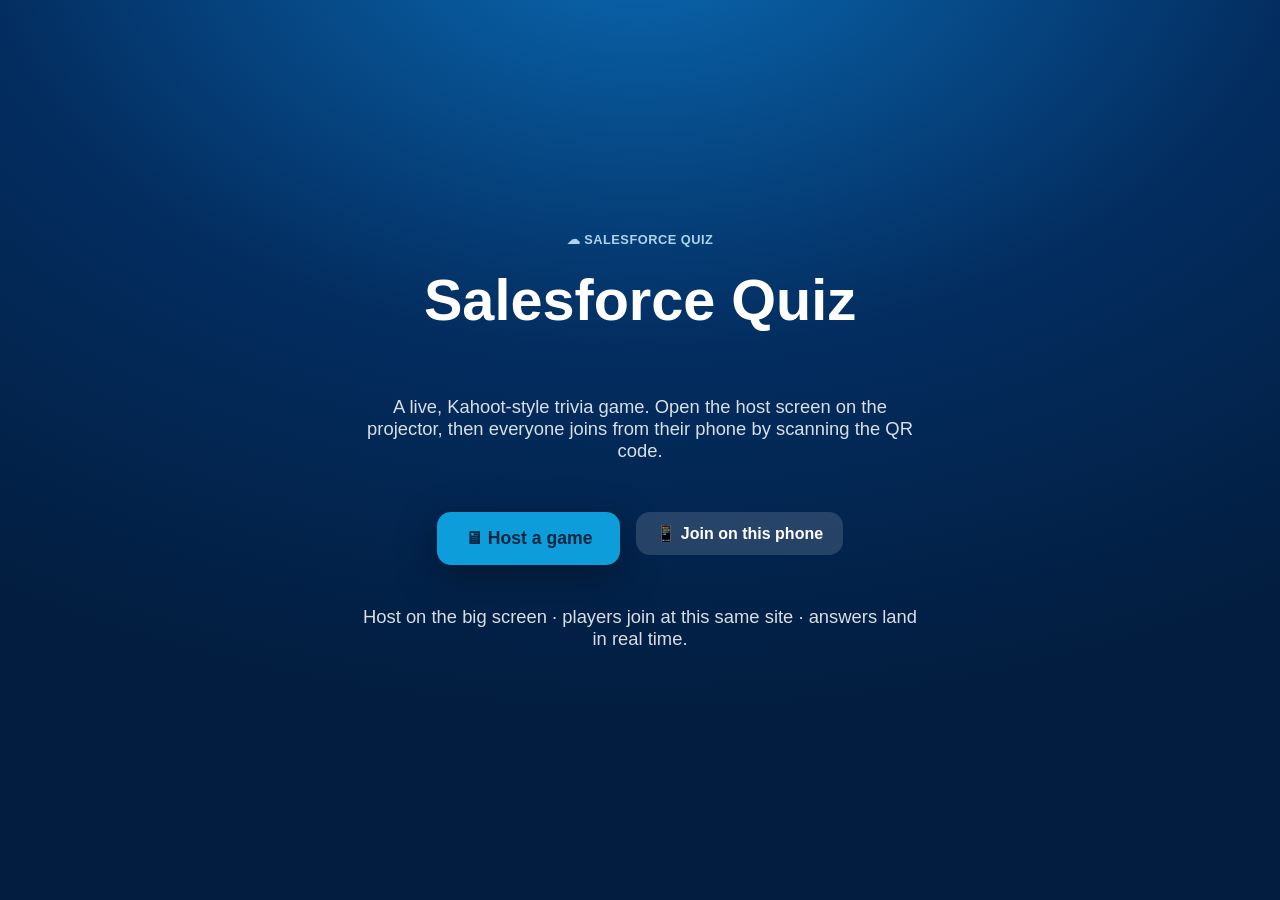
==== index.html @ fde550e2 "Salesforce Kahoot-style live quiz game Co-Authored-By: Claude Opus 4.8 (1M context) <noreply@anthrop" ====
<!DOCTYPE html>
<html lang="en">
  <head>
    <meta charset="UTF-8" />
    <meta name="viewport" content="width=device-width, initial-scale=1, viewport-fit=cover" />
    <title>Salesforce Quiz</title>
    <link rel="stylesheet" href="css/styles.css" />
  </head>
  <body>
    <div class="wrap landing">
      <span class="cloud-badge">☁ Salesforce Quiz</span>
      <h1>Salesforce Quiz</h1>
      <p>
        A live, Kahoot-style trivia game. Open the host screen on the projector,
        then everyone joins from their phone by scanning the QR code.
      </p>
      <div class="role-buttons">
        <a href="host.html"><button class="btn-primary">🖥 Host a game</button></a>
        <a href="play.html"><button class="btn-ghost">📱 Join on this phone</button></a>
      </div>
      <p class="tiny">
        Host on the big screen · players join at this same site · answers land in real time.
      </p>
    </div>
  </body>
</html>
---- css/styles.css ----
/* ===========================================================================
   Salesforce Quiz — shared styles
   =========================================================================== */

:root {
  --sf-blue: #0d9dda;
  --sf-navy: #032d60;
  --sf-navy-2: #01417f;
  --a: #e8402c; /* red    */
  --b: #1a73e8; /* blue   */
  --c: #f2b01e; /* yellow */
  --d: #2e844a; /* green  */
  --bg: #032d60;
  --panel: rgba(255, 255, 255, 0.08);
  --panel-solid: #ffffff;
  --text: #ffffff;
  --radius: 18px;
  --shadow: 0 12px 40px rgba(0, 0, 0, 0.35);
}

* {
  box-sizing: border-box;
}

html,
body {
  margin: 0;
  padding: 0;
  min-height: 100%;
}

body {
  font-family: "Salesforce Sans", -apple-system, BlinkMacSystemFont, "Segoe UI",
    Roboto, Helvetica, Arial, sans-serif;
  color: var(--text);
  background: radial-gradient(1200px 800px at 50% -10%, #0a6bb5 0%, var(--sf-navy) 55%, #021d3f 100%);
  background-attachment: fixed;
  -webkit-font-smoothing: antialiased;
}

.wrap {
  max-width: 1100px;
  margin: 0 auto;
  padding: clamp(16px, 3vw, 40px);
}

h1,
h2,
h3 {
  margin: 0 0 0.4em;
  line-height: 1.1;
}

.cloud-badge {
  display: inline-flex;
  align-items: center;
  gap: 10px;
  font-weight: 700;
  letter-spacing: 0.5px;
  text-transform: uppercase;
  font-size: 0.8rem;
  color: #bfe6fb;
  opacity: 0.9;
}

/* --- buttons ------------------------------------------------------------- */
button {
  font-family: inherit;
  cursor: pointer;
  border: none;
  border-radius: 14px;
  font-weight: 700;
  transition: transform 0.08s ease, filter 0.15s ease, opacity 0.15s ease;
}
button:active {
  transform: translateY(2px) scale(0.99);
}
button:disabled {
  opacity: 0.5;
  cursor: not-allowed;
}

.btn-primary {
  background: var(--sf-blue);
  color: #04263f;
  padding: 16px 28px;
  font-size: 1.1rem;
  box-shadow: var(--shadow);
}
.btn-primary:hover {
  filter: brightness(1.05);
}

.btn-ghost {
  background: rgba(255, 255, 255, 0.14);
  color: #fff;
  padding: 12px 20px;
  font-size: 1rem;
}

/* --- cards --------------------------------------------------------------- */
.card {
  background: var(--panel);
  border: 1px solid rgba(255, 255, 255, 0.15);
  border-radius: var(--radius);
  padding: clamp(20px, 3vw, 36px);
  box-shadow: var(--shadow);
  backdrop-filter: blur(6px);
}

/* --- landing ------------------------------------------------------------- */
.landing {
  min-height: 100vh;
  display: flex;
  flex-direction: column;
  align-items: center;
  justify-content: center;
  text-align: center;
  gap: 22px;
}
.landing h1 {
  font-size: clamp(2rem, 6vw, 3.6rem);
}
.landing p {
  font-size: 1.15rem;
  opacity: 0.85;
  max-width: 560px;
}
.role-buttons {
  display: flex;
  gap: 16px;
  flex-wrap: wrap;
  justify-content: center;
  margin-top: 10px;
}

/* --- host ---------------------------------------------------------------- */
.host-top {
  display: flex;
  justify-content: space-between;
  align-items: center;
  gap: 20px;
  flex-wrap: wrap;
  margin-bottom: 22px;
}
.pin-box {
  text-align: center;
}
.pin-box .label {
  text-transform: uppercase;
  letter-spacing: 2px;
  font-size: 0.8rem;
  opacity: 0.8;
}
.pin-box .pin {
  font-size: clamp(2.4rem, 6vw, 4rem);
  font-weight: 800;
  letter-spacing: 8px;
  color: var(--sf-blue);
}
.join-panel {
  display: flex;
  gap: 28px;
  align-items: center;
  flex-wrap: wrap;
  justify-content: center;
}
.qr-holder {
  background: #fff;
  padding: 14px;
  border-radius: 16px;
  line-height: 0;
}
.qr-holder img,
.qr-holder canvas {
  width: 200px;
  height: 200px;
  display: block;
}
.join-url {
  font-size: 1.1rem;
  word-break: break-all;
  color: #bfe6fb;
}

/* lobby player chips */
.players {
  display: flex;
  flex-wrap: wrap;
  gap: 10px;
  margin-top: 18px;
  justify-content: center;
}
.player-chip {
  background: rgba(255, 255, 255, 0.16);
  padding: 8px 16px;
  border-radius: 999px;
  font-weight: 700;
  animation: pop 0.25s ease;
}
@keyframes pop {
  from {
    transform: scale(0.6);
    opacity: 0;
  }
  to {
    transform: scale(1);
    opacity: 1;
  }
}

/* question view */
.q-header {
  display: flex;
  justify-content: space-between;
  align-items: center;
  margin-bottom: 18px;
}
.q-counter {
  font-weight: 700;
  opacity: 0.85;
}
.timer {
  font-size: clamp(2rem, 5vw, 3rem);
  font-weight: 800;
  width: 90px;
  height: 90px;
  border-radius: 50%;
  display: flex;
  align-items: center;
  justify-content: center;
  background: var(--sf-blue);
  color: #04263f;
}
.timer.low {
  background: var(--a);
  color: #fff;
  animation: pulse 0.6s infinite;
}
@keyframes pulse {
  50% {
    transform: scale(1.08);
  }
}
.q-text {
  font-size: clamp(1.6rem, 4vw, 2.6rem);
  font-weight: 800;
  text-align: center;
  margin: 10px 0 26px;
}

.answers {
  display: grid;
  grid-template-columns: 1fr 1fr;
  gap: 14px;
}
.answer {
  display: flex;
  align-items: center;
  gap: 14px;
  padding: 22px;
  border-radius: 16px;
  font-size: clamp(1.1rem, 2.4vw, 1.5rem);
  font-weight: 700;
  color: #fff;
  min-height: 90px;
}
.answer .glyph {
  font-size: 1.6rem;
  font-weight: 900;
  width: 40px;
  text-align: center;
}
.answer.a { background: var(--a); }
.answer.b { background: var(--b); }
.answer.c { background: var(--c); color: #3a2a00; }
.answer.d { background: var(--d); }
.answer.dim {
  opacity: 0.25;
}
.answer.correct {
  outline: 5px solid #fff;
  transform: scale(1.02);
}
.answer .count {
  margin-left: auto;
  font-size: 1.2rem;
  opacity: 0.9;
}

/* leaderboard */
.leaderboard {
  display: flex;
  flex-direction: column;
  gap: 10px;
  margin-top: 10px;
}
.lb-row {
  display: flex;
  align-items: center;
  gap: 14px;
  background: rgba(255, 255, 255, 0.12);
  padding: 14px 20px;
  border-radius: 14px;
  font-size: 1.25rem;
  animation: pop 0.3s ease;
}
.lb-row .rank {
  font-weight: 800;
  width: 34px;
  color: var(--sf-blue);
}
.lb-row .name {
  font-weight: 700;
}
.lb-row .score {
  margin-left: auto;
  font-weight: 800;
}
.lb-row.top1 { background: linear-gradient(90deg, #f2b01e33, #f2b01e11); }
.lb-row.top1 .rank { color: #f2b01e; }

.center {
  text-align: center;
}
.mt {
  margin-top: 22px;
}
.muted {
  opacity: 0.7;
}

/* --- player -------------------------------------------------------------- */
.player-body {
  min-height: 100vh;
  display: flex;
  flex-direction: column;
}
.player-main {
  flex: 1;
  display: flex;
  flex-direction: column;
  padding: 18px;
  gap: 16px;
}
.player-join {
  min-height: 100vh;
  display: flex;
  flex-direction: column;
  justify-content: center;
  gap: 18px;
}
.field {
  width: 100%;
  padding: 18px;
  font-size: 1.2rem;
  border-radius: 14px;
  border: 2px solid rgba(255, 255, 255, 0.25);
  background: rgba(255, 255, 255, 0.12);
  color: #fff;
  text-align: center;
  font-weight: 700;
}
.field::placeholder {
  color: rgba(255, 255, 255, 0.6);
}
.player-status {
  text-align: center;
  padding: 10px;
  font-weight: 700;
  opacity: 0.9;
}
.player-score {
  text-align: center;
  font-size: 1.1rem;
  padding: 10px;
}
.player-score b {
  color: var(--sf-blue);
  font-size: 1.4rem;
}

/* big tappable answer tiles on phone */
.tap-grid {
  flex: 1;
  display: grid;
  grid-template-columns: 1fr 1fr;
  gap: 12px;
}
.tap {
  border-radius: 18px;
  color: #fff;
  font-size: 2.4rem;
  font-weight: 900;
  display: flex;
  align-items: center;
  justify-content: center;
  min-height: 120px;
}
.tap.a { background: var(--a); }
.tap.b { background: var(--b); }
.tap.c { background: var(--c); color: #3a2a00; }
.tap.d { background: var(--d); }
.tap.chosen {
  outline: 6px solid #fff;
}
.tap.faded {
  opacity: 0.35;
}

.big-msg {
  flex: 1;
  display: flex;
  align-items: center;
  justify-content: center;
  text-align: center;
  font-size: 1.6rem;
  font-weight: 800;
  padding: 20px;
}
.result-correct {
  background: var(--d);
}
.result-wrong {
  background: var(--a);
}
.full-flash {
  position: fixed;
  inset: 0;
  display: flex;
  align-items: center;
  justify-content: center;
  font-size: 2rem;
  font-weight: 900;
  z-index: 5;
}

.tiny {
  font-size: 0.85rem;
  opacity: 0.7;
}
.err {
  color: #ffd0c8;
  font-weight: 700;
  text-align: center;
}
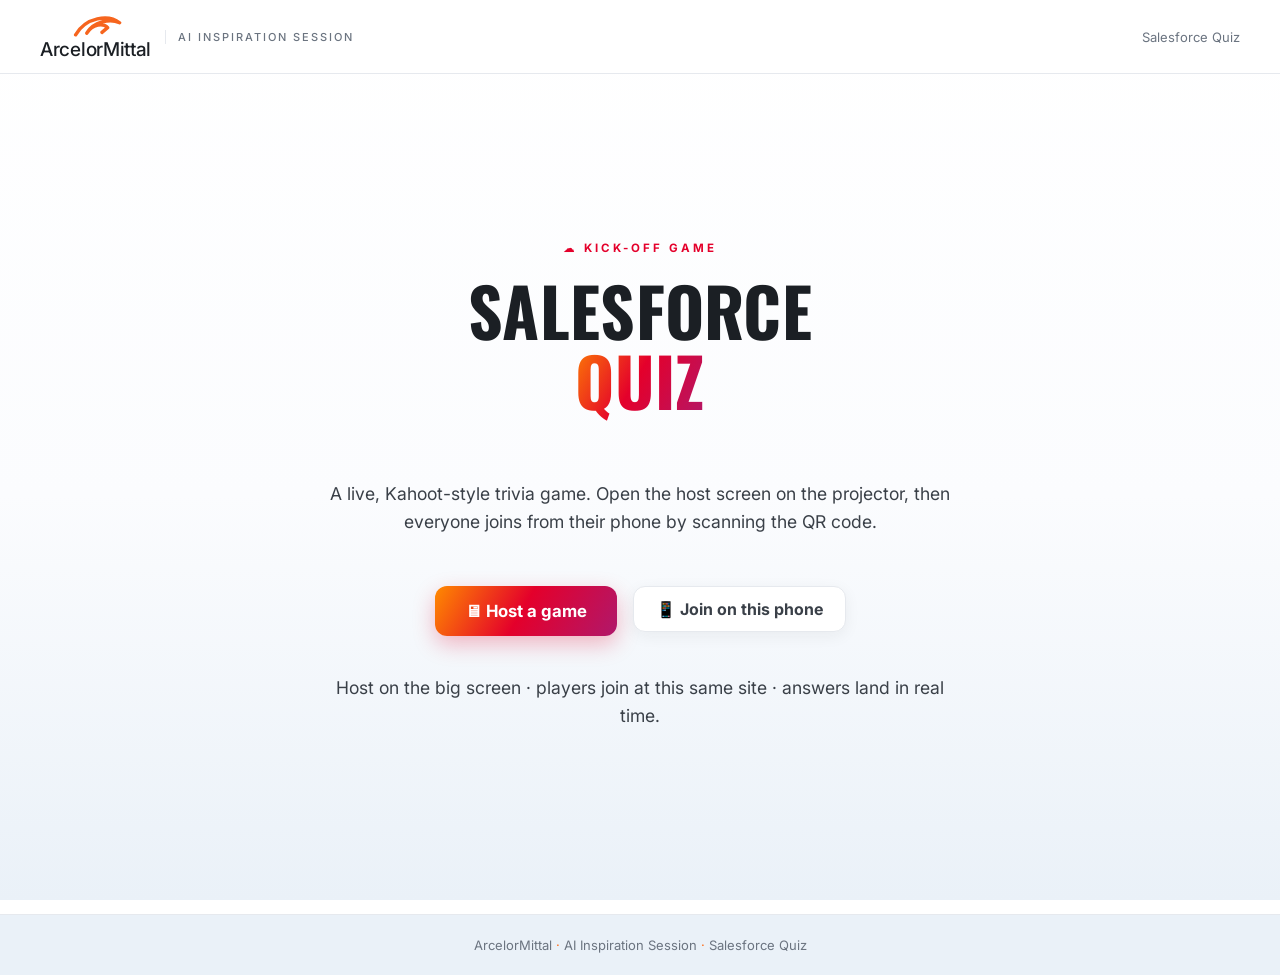
==== commit c6ca77c0: "Rebrand to ArcelorMittal look, add image support, refine lobby & join screens - Light AM-branded the" ====
--- a/index.html
+++ b/index.html
@@ -3,13 +3,35 @@
   <head>
     <meta charset="UTF-8" />
     <meta name="viewport" content="width=device-width, initial-scale=1, viewport-fit=cover" />
-    <title>Salesforce Quiz</title>
+    <title>Salesforce Quiz · ArcelorMittal AI Inspiration Session</title>
+    <link rel="preconnect" href="https://fonts.googleapis.com" />
+    <link rel="preconnect" href="https://fonts.gstatic.com" crossorigin />
+    <link
+      href="https://fonts.googleapis.com/css2?family=Oswald:wght@400;500;600;700&family=Inter:wght@400;500;600;700&display=swap"
+      rel="stylesheet"
+    />
     <link rel="stylesheet" href="css/styles.css" />
   </head>
   <body>
+    <div class="topbar">
+      <div class="brand">
+        <div class="brand-logo">
+          <svg viewBox="0 0 130 60" xmlns="http://www.w3.org/2000/svg" aria-label="ArcelorMittal">
+            <path
+              d="M14 52 C 40 8, 96 0, 124 22 C 100 10, 58 20, 42 48 C 56 24, 84 22, 94 34 L 80 46"
+              fill="none" stroke="#f6651e" stroke-width="8.5" stroke-linecap="round" stroke-linejoin="round"
+            />
+          </svg>
+          <span class="wordmark">ArcelorMittal</span>
+        </div>
+        <div class="brand-name">AI Inspiration Session</div>
+      </div>
+      <div class="top-user">Salesforce Quiz</div>
+    </div>
+
     <div class="wrap landing">
-      <span class="cloud-badge">☁ Salesforce Quiz</span>
-      <h1>Salesforce Quiz</h1>
+      <span class="cloud-badge">☁ Kick-off game</span>
+      <h1>Salesforce<br /><span class="gradient-text">Quiz</span></h1>
       <p>
         A live, Kahoot-style trivia game. Open the host screen on the projector,
         then everyone joins from their phone by scanning the QR code.
@@ -22,5 +44,9 @@
         Host on the big screen · players join at this same site · answers land in real time.
       </p>
     </div>
+
+    <div class="foot">
+      <div>ArcelorMittal <span class="dot">·</span> AI Inspiration Session <span class="dot">·</span> Salesforce Quiz</div>
+    </div>
   </body>
 </html>
--- a/css/styles.css
+++ b/css/styles.css
@@ -1,21 +1,34 @@
 /* ===========================================================================
-   Salesforce Quiz — shared styles
+   Salesforce Quiz — ArcelorMittal AI Inspiration Session styling
+   Matches the look of docs/demo-flow.html: light, Oswald + Inter,
+   orange -> red -> magenta gradient, clean cards with soft shadows.
    =========================================================================== */
 
 :root {
-  --sf-blue: #0d9dda;
-  --sf-navy: #032d60;
-  --sf-navy-2: #01417f;
-  --a: #e8402c; /* red    */
+  /* ArcelorMittal palette */
+  --am-orange: #ff6a13;
+  --am-orange-2: #ff8a00;
+  --am-red: #e4002b;
+  --am-magenta: #b0186b;
+  --am-ink: #1b1f24;
+  --am-ink-soft: #3a4048;
+  --am-mist: #6b7480;
+  --am-line: #e6e9ee;
+  --am-bg: #ffffff;
+  --am-bg-2: #fbfcfe;
+  --am-bg-3: #eef2f7;
+  --am-sky: #eaf1f8;
+  --grad: linear-gradient(120deg, var(--am-orange-2) 0%, var(--am-red) 48%, var(--am-magenta) 100%);
+
+  /* four distinct answer colours (Kahoot-style recognition) */
+  --a: #e4002b; /* red    */
   --b: #1a73e8; /* blue   */
-  --c: #f2b01e; /* yellow */
+  --c: #ff8a00; /* amber  */
   --d: #2e844a; /* green  */
-  --bg: #032d60;
-  --panel: rgba(255, 255, 255, 0.08);
-  --panel-solid: #ffffff;
-  --text: #ffffff;
-  --radius: 18px;
-  --shadow: 0 12px 40px rgba(0, 0, 0, 0.35);
+
+  --radius: 16px;
+  --shadow: 0 4px 16px rgba(27, 31, 36, 0.06);
+  --shadow-lg: 0 12px 30px rgba(27, 31, 36, 0.12);
 }
 
 * {
@@ -28,39 +41,106 @@
   padding: 0;
   min-height: 100%;
 }
+html {
+  scroll-behavior: smooth;
+}
 
 body {
-  font-family: "Salesforce Sans", -apple-system, BlinkMacSystemFont, "Segoe UI",
+  font-family: "Inter", system-ui, -apple-system, BlinkMacSystemFont, "Segoe UI",
     Roboto, Helvetica, Arial, sans-serif;
-  color: var(--text);
-  background: radial-gradient(1200px 800px at 50% -10%, #0a6bb5 0%, var(--sf-navy) 55%, #021d3f 100%);
+  color: var(--am-ink);
+  background: linear-gradient(180deg, #ffffff 0%, var(--am-bg-2) 55%, var(--am-sky) 100%);
   background-attachment: fixed;
   -webkit-font-smoothing: antialiased;
-}
-
-.wrap {
-  max-width: 1100px;
-  margin: 0 auto;
-  padding: clamp(16px, 3vw, 40px);
 }
 
 h1,
 h2,
 h3 {
+  font-family: "Oswald", "Inter", sans-serif;
+  letter-spacing: 0.3px;
+  text-transform: uppercase;
   margin: 0 0 0.4em;
-  line-height: 1.1;
-}
-
+  line-height: 1.05;
+  color: var(--am-ink);
+}
+
+.wrap {
+  max-width: 1180px;
+  margin: 0 auto;
+  padding: clamp(16px, 3vw, 40px);
+}
+
+.gradient-text {
+  background: var(--grad);
+  -webkit-background-clip: text;
+  background-clip: text;
+  -webkit-text-fill-color: transparent;
+}
+
+/* --- top brand bar ------------------------------------------------------- */
+.topbar {
+  position: sticky;
+  top: 0;
+  z-index: 50;
+  display: flex;
+  align-items: center;
+  justify-content: space-between;
+  padding: 14px clamp(16px, 4vw, 40px);
+  background: rgba(255, 255, 255, 0.9);
+  backdrop-filter: blur(14px);
+  border-bottom: 1px solid var(--am-line);
+}
+.brand {
+  display: flex;
+  align-items: center;
+  gap: 12px;
+}
+.brand-logo {
+  display: flex;
+  flex-direction: column;
+  align-items: center;
+  line-height: 1;
+}
+.brand-logo svg {
+  width: 52px;
+  height: 24px;
+  display: block;
+  margin-bottom: 2px;
+}
+.brand-logo .wordmark {
+  font-family: "Inter", system-ui, sans-serif;
+  font-weight: 500;
+  font-size: 19px;
+  letter-spacing: -0.3px;
+  color: var(--am-ink);
+}
+.brand-name {
+  font-family: "Inter";
+  font-weight: 500;
+  font-size: 11px;
+  letter-spacing: 2px;
+  color: var(--am-mist);
+  text-transform: uppercase;
+  border-left: 1px solid var(--am-line);
+  padding-left: 12px;
+  margin-left: 2px;
+}
+.top-user {
+  font-size: 13px;
+  color: var(--am-mist);
+}
+
+/* --- eyebrow / badge ----------------------------------------------------- */
 .cloud-badge {
   display: inline-flex;
   align-items: center;
-  gap: 10px;
-  font-weight: 700;
-  letter-spacing: 0.5px;
+  gap: 8px;
+  font-weight: 700;
+  letter-spacing: 3px;
   text-transform: uppercase;
-  font-size: 0.8rem;
-  color: #bfe6fb;
-  opacity: 0.9;
+  font-size: 0.72rem;
+  color: var(--am-red);
 }
 
 /* --- buttons ------------------------------------------------------------- */
@@ -68,70 +148,80 @@
   font-family: inherit;
   cursor: pointer;
   border: none;
-  border-radius: 14px;
-  font-weight: 700;
-  transition: transform 0.08s ease, filter 0.15s ease, opacity 0.15s ease;
+  border-radius: 12px;
+  font-weight: 700;
+  transition: transform 0.08s ease, filter 0.15s ease, opacity 0.15s ease,
+    box-shadow 0.15s ease, border-color 0.15s ease;
 }
 button:active {
   transform: translateY(2px) scale(0.99);
 }
 button:disabled {
-  opacity: 0.5;
+  opacity: 0.45;
   cursor: not-allowed;
+  box-shadow: none !important;
 }
 
 .btn-primary {
-  background: var(--sf-blue);
-  color: #04263f;
-  padding: 16px 28px;
-  font-size: 1.1rem;
+  background: var(--grad);
+  color: #fff;
+  padding: 15px 30px;
+  font-size: 1.05rem;
+  box-shadow: 0 8px 22px rgba(228, 0, 43, 0.28);
+}
+.btn-primary:hover:not(:disabled) {
+  transform: translateY(-1px);
+  box-shadow: 0 12px 28px rgba(228, 0, 43, 0.36);
+}
+
+.btn-ghost {
+  background: #fff;
+  border: 1px solid var(--am-line);
+  color: var(--am-ink-soft);
+  padding: 12px 22px;
+  font-size: 1rem;
   box-shadow: var(--shadow);
 }
-.btn-primary:hover {
-  filter: brightness(1.05);
-}
-
-.btn-ghost {
-  background: rgba(255, 255, 255, 0.14);
-  color: #fff;
-  padding: 12px 20px;
-  font-size: 1rem;
+.btn-ghost:hover:not(:disabled) {
+  border-color: var(--am-orange);
+  color: var(--am-orange);
 }
 
 /* --- cards --------------------------------------------------------------- */
 .card {
-  background: var(--panel);
-  border: 1px solid rgba(255, 255, 255, 0.15);
+  background: #fff;
+  border: 1px solid var(--am-line);
   border-radius: var(--radius);
-  padding: clamp(20px, 3vw, 36px);
+  padding: clamp(22px, 3vw, 38px);
   box-shadow: var(--shadow);
-  backdrop-filter: blur(6px);
 }
 
 /* --- landing ------------------------------------------------------------- */
 .landing {
-  min-height: 100vh;
-  display: flex;
-  flex-direction: column;
-  align-items: center;
-  justify-content: center;
-  text-align: center;
-  gap: 22px;
+  min-height: calc(100vh - 60px);
+  display: flex;
+  flex-direction: column;
+  align-items: center;
+  justify-content: center;
+  text-align: center;
+  gap: 20px;
 }
 .landing h1 {
-  font-size: clamp(2rem, 6vw, 3.6rem);
+  font-size: clamp(2.4rem, 7vw, 4.2rem);
+  font-weight: 700;
 }
 .landing p {
-  font-size: 1.15rem;
-  opacity: 0.85;
-  max-width: 560px;
+  font-size: 1.1rem;
+  color: var(--am-ink-soft);
+  max-width: 620px;
+  line-height: 1.6;
 }
 .role-buttons {
   display: flex;
   gap: 16px;
   flex-wrap: wrap;
   justify-content: center;
-  margin-top: 10px;
+  margin-top: 12px;
 }
 
 /* --- host ---------------------------------------------------------------- */
@@ -143,6 +233,22 @@
   flex-wrap: wrap;
   margin-bottom: 22px;
 }
+/* lobby: big centered "Salesforce Quiz" title (home-page look) */
+.lobby-title {
+  margin-bottom: 26px;
+}
+.lobby-title h1 {
+  font-size: clamp(2.4rem, 7vw, 4.2rem);
+  font-weight: 700;
+  margin: 6px 0 0;
+}
+/* "Scan to join" — same heading font/style as the home-page title */
+.scan-heading {
+  font-size: clamp(1.6rem, 4vw, 2.4rem);
+  font-weight: 700;
+  margin-bottom: 22px;
+}
+
 .pin-box {
   text-align: center;
 }
@@ -150,37 +256,45 @@
   text-transform: uppercase;
   letter-spacing: 2px;
   font-size: 0.8rem;
-  opacity: 0.8;
+  color: var(--am-mist);
+  font-weight: 700;
 }
 .pin-box .pin {
-  font-size: clamp(2.4rem, 6vw, 4rem);
-  font-weight: 800;
+  font-family: "Oswald", sans-serif;
+  font-size: clamp(2.8rem, 7vw, 4.6rem);
+  font-weight: 700;
   letter-spacing: 8px;
-  color: var(--sf-blue);
+  background: var(--grad);
+  -webkit-background-clip: text;
+  background-clip: text;
+  -webkit-text-fill-color: transparent;
 }
 .join-panel {
   display: flex;
-  gap: 28px;
+  gap: 40px;
   align-items: center;
   flex-wrap: wrap;
   justify-content: center;
 }
 .qr-holder {
   background: #fff;
-  padding: 14px;
+  padding: 16px;
   border-radius: 16px;
+  border: 1px solid var(--am-line);
+  box-shadow: var(--shadow);
   line-height: 0;
 }
 .qr-holder img,
 .qr-holder canvas {
-  width: 200px;
-  height: 200px;
+  width: 210px;
+  height: 210px;
   display: block;
 }
 .join-url {
-  font-size: 1.1rem;
+  font-size: 1.05rem;
   word-break: break-all;
-  color: #bfe6fb;
+  color: var(--am-red);
+  font-weight: 600;
 }
 
 /* lobby player chips */
@@ -188,11 +302,13 @@
   display: flex;
   flex-wrap: wrap;
   gap: 10px;
-  margin-top: 18px;
+  margin-top: 20px;
   justify-content: center;
 }
 .player-chip {
-  background: rgba(255, 255, 255, 0.16);
+  background: color-mix(in srgb, var(--am-orange) 10%, #fff);
+  border: 1px solid color-mix(in srgb, var(--am-orange) 30%, var(--am-line));
+  color: var(--am-ink);
   padding: 8px 16px;
   border-radius: 999px;
   font-weight: 700;
@@ -217,24 +333,28 @@
   margin-bottom: 18px;
 }
 .q-counter {
-  font-weight: 700;
-  opacity: 0.85;
+  font-family: "Oswald", sans-serif;
+  font-weight: 600;
+  text-transform: uppercase;
+  letter-spacing: 1px;
+  color: var(--am-mist);
 }
 .timer {
+  font-family: "Oswald", sans-serif;
   font-size: clamp(2rem, 5vw, 3rem);
-  font-weight: 800;
+  font-weight: 700;
   width: 90px;
   height: 90px;
   border-radius: 50%;
   display: flex;
   align-items: center;
   justify-content: center;
-  background: var(--sf-blue);
-  color: #04263f;
+  background: var(--grad);
+  color: #fff;
+  box-shadow: 0 8px 22px rgba(228, 0, 43, 0.28);
 }
 .timer.low {
-  background: var(--a);
-  color: #fff;
+  background: var(--am-red);
   animation: pulse 0.6s infinite;
 }
 @keyframes pulse {
@@ -246,7 +366,44 @@
   font-size: clamp(1.6rem, 4vw, 2.6rem);
   font-weight: 800;
   text-align: center;
-  margin: 10px 0 26px;
+  margin: 12px 0 20px;
+  color: var(--am-ink);
+  line-height: 1.2;
+}
+
+/* picture on the question (big image above the answers) */
+.q-image {
+  display: block;
+  max-width: min(560px, 100%);
+  max-height: 320px;
+  margin: 0 auto 26px;
+  border-radius: 14px;
+  border: 1px solid var(--am-line);
+  box-shadow: var(--shadow);
+  object-fit: contain;
+}
+
+/* picture-as-answer: image sits inside the coloured answer tile */
+.answer .opt-img {
+  width: 100%;
+  max-height: 150px;
+  object-fit: contain;
+  border-radius: 8px;
+  background: #fff;
+  padding: 6px;
+}
+.answer.has-img {
+  flex-direction: column;
+  align-items: stretch;
+  gap: 10px;
+  min-height: 180px;
+}
+.answer.has-img .glyph {
+  width: auto;
+  text-align: left;
+}
+.answer.has-img .opt-caption {
+  font-size: 1rem;
 }
 
 .answers {
@@ -259,33 +416,36 @@
   align-items: center;
   gap: 14px;
   padding: 22px;
-  border-radius: 16px;
+  border-radius: 14px;
   font-size: clamp(1.1rem, 2.4vw, 1.5rem);
   font-weight: 700;
   color: #fff;
-  min-height: 90px;
+  min-height: 92px;
+  box-shadow: var(--shadow);
 }
 .answer .glyph {
-  font-size: 1.6rem;
-  font-weight: 900;
+  font-family: "Oswald", sans-serif;
+  font-size: 1.7rem;
+  font-weight: 700;
   width: 40px;
   text-align: center;
 }
 .answer.a { background: var(--a); }
 .answer.b { background: var(--b); }
-.answer.c { background: var(--c); color: #3a2a00; }
+.answer.c { background: var(--c); }
 .answer.d { background: var(--d); }
 .answer.dim {
-  opacity: 0.25;
+  opacity: 0.28;
 }
 .answer.correct {
-  outline: 5px solid #fff;
+  outline: 5px solid var(--am-ink);
   transform: scale(1.02);
 }
 .answer .count {
   margin-left: auto;
   font-size: 1.2rem;
-  opacity: 0.9;
+  font-weight: 800;
+  opacity: 0.95;
 }
 
 /* leaderboard */
@@ -299,26 +459,39 @@
   display: flex;
   align-items: center;
   gap: 14px;
-  background: rgba(255, 255, 255, 0.12);
+  background: var(--am-bg-2);
+  border: 1px solid var(--am-line);
   padding: 14px 20px;
-  border-radius: 14px;
+  border-radius: 12px;
   font-size: 1.25rem;
   animation: pop 0.3s ease;
 }
 .lb-row .rank {
-  font-weight: 800;
+  font-family: "Oswald", sans-serif;
+  font-weight: 700;
   width: 34px;
-  color: var(--sf-blue);
+  color: var(--am-mist);
 }
 .lb-row .name {
   font-weight: 700;
+  color: var(--am-ink);
 }
 .lb-row .score {
   margin-left: auto;
-  font-weight: 800;
-}
-.lb-row.top1 { background: linear-gradient(90deg, #f2b01e33, #f2b01e11); }
-.lb-row.top1 .rank { color: #f2b01e; }
+  font-family: "Oswald", sans-serif;
+  font-weight: 700;
+  color: var(--am-ink);
+}
+.lb-row.top1 {
+  border-color: color-mix(in srgb, var(--am-orange) 45%, transparent);
+  background: linear-gradient(90deg, color-mix(in srgb, var(--am-orange) 12%, #fff), #fff);
+}
+.lb-row.top1 .rank {
+  background: var(--grad);
+  -webkit-background-clip: text;
+  background-clip: text;
+  -webkit-text-fill-color: transparent;
+}
 
 .center {
   text-align: center;
@@ -327,7 +500,7 @@
   margin-top: 22px;
 }
 .muted {
-  opacity: 0.7;
+  color: var(--am-mist);
 }
 
 /* --- player -------------------------------------------------------------- */
@@ -344,40 +517,67 @@
   gap: 16px;
 }
 .player-join {
-  min-height: 100vh;
-  display: flex;
-  flex-direction: column;
-  justify-content: center;
-  gap: 18px;
+  flex: 1;
+  display: flex;
+  flex-direction: column;
+  align-items: center;
+  justify-content: center;
+  padding: 24px;
+}
+/* centered card so the join form never stretches edge-to-edge on desktop */
+.join-card {
+  width: 100%;
+  max-width: 420px;
+  display: flex;
+  flex-direction: column;
+  gap: 14px;
+  background: #fff;
+  border: 1px solid var(--am-line);
+  border-radius: var(--radius);
+  padding: clamp(24px, 5vw, 36px);
+  box-shadow: var(--shadow-lg);
+}
+.player-join h1 {
+  color: var(--am-ink);
 }
 .field {
   width: 100%;
   padding: 18px;
   font-size: 1.2rem;
-  border-radius: 14px;
-  border: 2px solid rgba(255, 255, 255, 0.25);
-  background: rgba(255, 255, 255, 0.12);
-  color: #fff;
+  border-radius: 12px;
+  border: 2px solid var(--am-line);
+  background: #fff;
+  color: var(--am-ink);
   text-align: center;
   font-weight: 700;
 }
 .field::placeholder {
-  color: rgba(255, 255, 255, 0.6);
+  color: var(--am-mist);
+  font-weight: 500;
+}
+.field:focus {
+  outline: none;
+  border-color: var(--am-orange);
 }
 .player-status {
   text-align: center;
-  padding: 10px;
-  font-weight: 700;
-  opacity: 0.9;
+  padding: 12px;
+  font-family: "Oswald", sans-serif;
+  font-weight: 600;
+  text-transform: uppercase;
+  letter-spacing: 1px;
+  color: var(--am-mist);
 }
 .player-score {
   text-align: center;
   font-size: 1.1rem;
-  padding: 10px;
+  padding: 6px;
+  color: var(--am-ink-soft);
 }
 .player-score b {
-  color: var(--sf-blue);
-  font-size: 1.4rem;
+  font-family: "Oswald", sans-serif;
+  color: var(--am-red);
+  font-size: 1.5rem;
 }
 
 /* big tappable answer tiles on phone */
@@ -388,59 +588,83 @@
   gap: 12px;
 }
 .tap {
-  border-radius: 18px;
+  border-radius: 16px;
   color: #fff;
-  font-size: 2.4rem;
-  font-weight: 900;
+  font-family: "Oswald", sans-serif;
+  font-size: 2.6rem;
+  font-weight: 700;
   display: flex;
   align-items: center;
   justify-content: center;
   min-height: 120px;
+  box-shadow: var(--shadow);
 }
 .tap.a { background: var(--a); }
 .tap.b { background: var(--b); }
-.tap.c { background: var(--c); color: #3a2a00; }
+.tap.c { background: var(--c); }
 .tap.d { background: var(--d); }
 .tap.chosen {
-  outline: 6px solid #fff;
+  outline: 6px solid var(--am-ink);
 }
 .tap.faded {
-  opacity: 0.35;
+  opacity: 0.32;
 }
 
 .big-msg {
   flex: 1;
   display: flex;
-  align-items: center;
-  justify-content: center;
-  text-align: center;
-  font-size: 1.6rem;
-  font-weight: 800;
-  padding: 20px;
+  flex-direction: column;
+  align-items: center;
+  justify-content: center;
+  text-align: center;
+  font-family: "Oswald", sans-serif;
+  font-size: 1.7rem;
+  font-weight: 600;
+  text-transform: uppercase;
+  letter-spacing: 0.5px;
+  padding: 24px;
+  border-radius: 16px;
+  color: var(--am-ink);
+}
+.big-msg b {
+  color: inherit;
 }
 .result-correct {
   background: var(--d);
+  color: #fff;
 }
 .result-wrong {
   background: var(--a);
-}
-.full-flash {
-  position: fixed;
-  inset: 0;
-  display: flex;
-  align-items: center;
-  justify-content: center;
-  font-size: 2rem;
-  font-weight: 900;
-  z-index: 5;
+  color: #fff;
 }
 
 .tiny {
   font-size: 0.85rem;
-  opacity: 0.7;
+  color: var(--am-mist);
 }
 .err {
-  color: #ffd0c8;
-  font-weight: 700;
-  text-align: center;
-}
+  color: var(--am-red);
+  font-weight: 700;
+  text-align: center;
+}
+
+/* --- footer -------------------------------------------------------------- */
+.foot {
+  border-top: 1px solid var(--am-line);
+  padding: 22px clamp(16px, 4vw, 40px);
+  display: flex;
+  justify-content: center;
+  align-items: center;
+  color: var(--am-mist);
+  font-size: 13px;
+  background: var(--am-sky);
+}
+.foot .dot {
+  color: var(--am-orange);
+}
+
+@media (max-width: 560px) {
+  .answers {
+    grid-template-columns: 1fr;
+  }
+}
